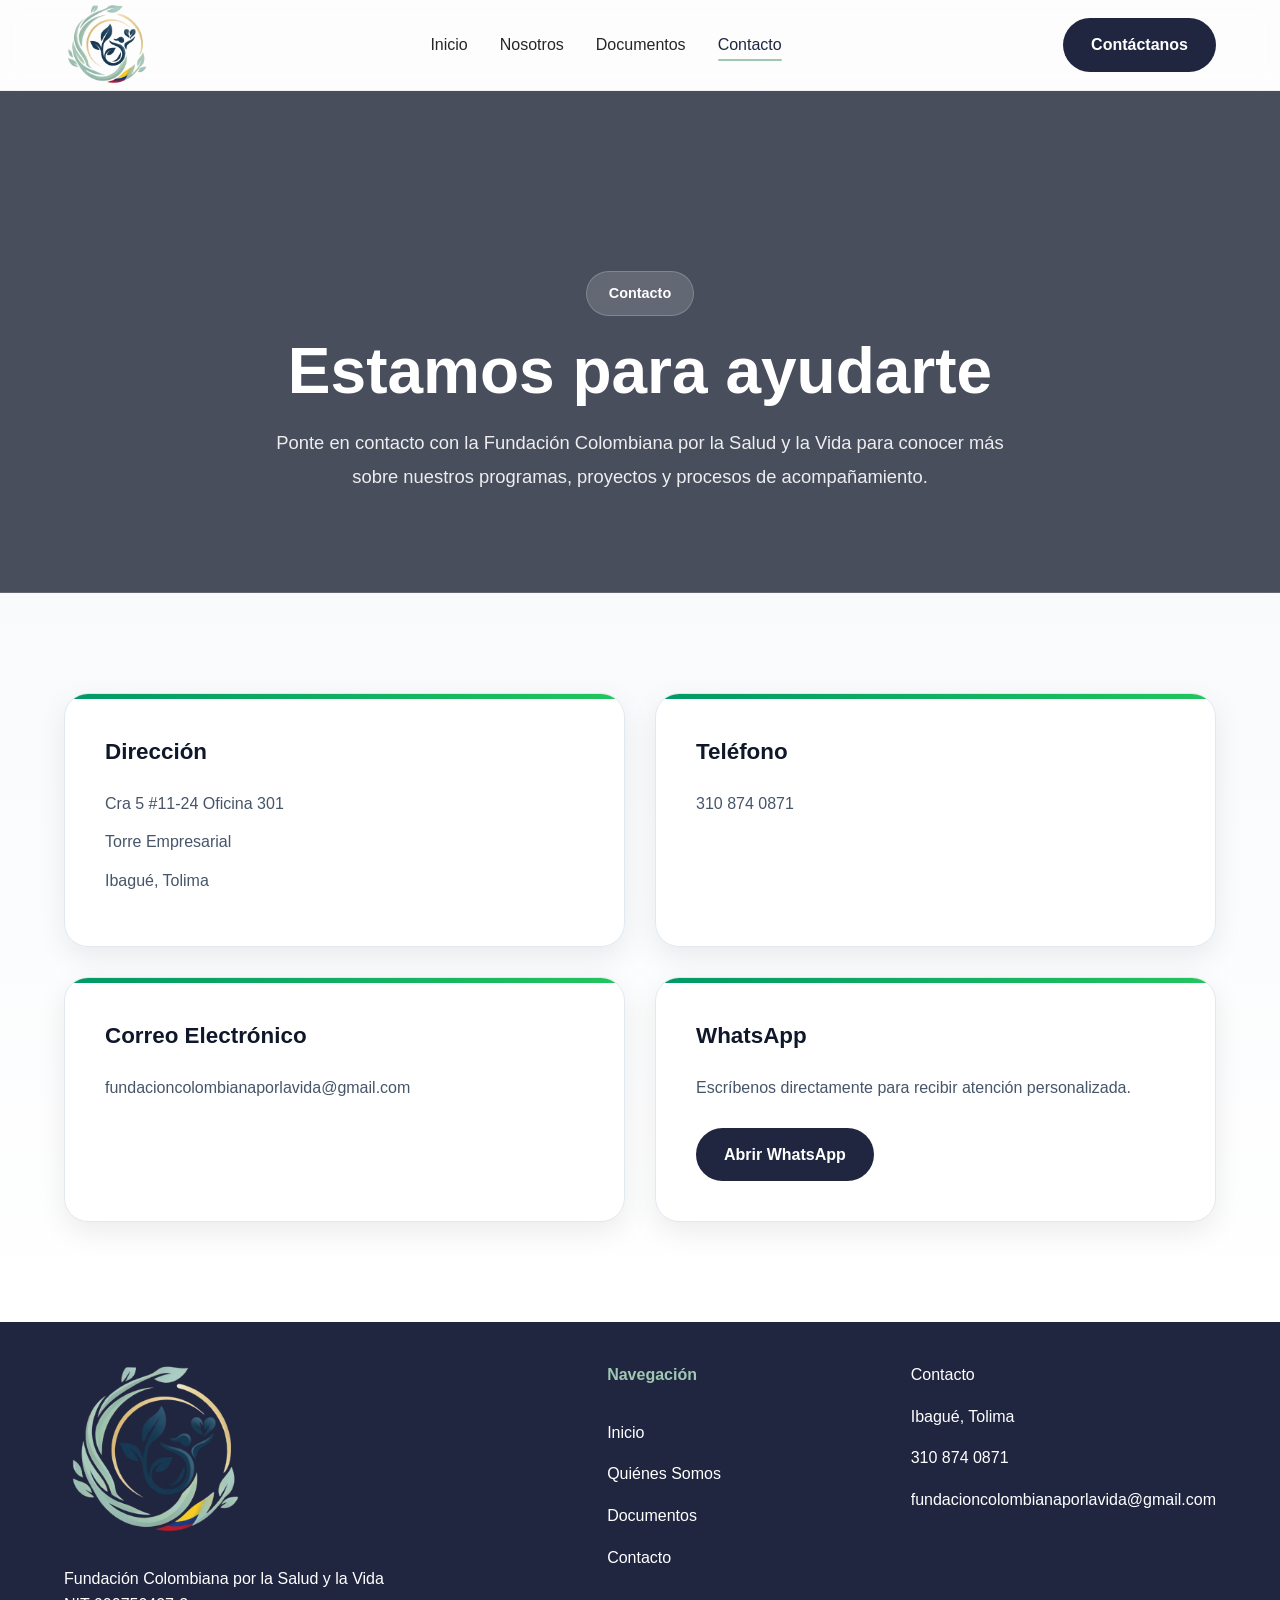
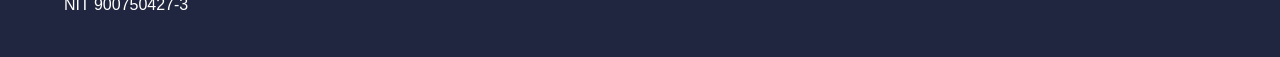
==== contacto.html @ c89b284a "page" ====
<!DOCTYPE html>
<html lang="es">

<head>

    <meta charset="UTF-8">
    <meta name="viewport" content="width=device-width, initial-scale=1.0">
    <link rel="icon" href="assets/img/favicon.png" type="image/png">
    <title>Contacto | Fundación Colombiana por la Salud y la Vida</title>
    <link rel="stylesheet"
    <link rel="stylesheet" href="https://cdn.jsdelivr.net/npm/bootstrap-icons@1.11.3/font/bootstrap-icons.min.css">

    <!-- GOOGLE FONTS -->

    <link rel="preconnect" href="https://fonts.googleapis.com">
    <link rel="preconnect" href="https://fonts.gstatic.com" crossorigin>

    <link href="https://fonts.googleapis.com/css2?family=Inter:wght@300;400;500;600;700&display=swap" rel="stylesheet">

    <!-- CSS -->

    <link rel="stylesheet" href="assets/css/contacto.css">
    <link rel="stylesheet" href="assets/css/styles.css">

</head>

<body>

    <!-- HEADER -->

    <header class="header">

        <div class="container">

            <nav class="navbar">

                <a href="inicio.html" class="logo">
                    <img src="assets/img/logo.png" alt="Fundación Colombiana por la Salud y la Vida">
                </a>

                <ul class="nav-menu">

                    <li>
                        <a href="inicio.html" class="nav-link">
                            Inicio
                        </a>
                    </li>

                    <li>
                        <a href="nosotros.html" class="nav-link">
                            Nosotros
                        </a>
                    </li>

                    <li>
                        <a href="documentos.html" class="nav-link">
                            Documentos
                        </a>
                    </li>

                    <li>
                        <a href="contacto.html" class="nav-link active">
                            Contacto
                        </a>
                    </li>

                </ul>

                <a href="contacto.html" class="btn btn-primary">
                    Contáctanos
                </a>

                <div class="menu-toggle">
                    ☰
                </div>

            </nav>

        </div>

    </header>

    <!-- MAIN -->

    <main>

        <!-- HERO -->

        <section class="page-hero">

            <div class="container">

                <span class="hero-badge">
                    Contacto
                </span>

                <h1 class="page-title">
                    Estamos para ayudarte
                </h1>

                <p class="page-description">
                    Ponte en contacto con la Fundación Colombiana por la Salud y la Vida para conocer más sobre nuestros programas, proyectos y procesos de acompañamiento.
                </p>

            </div>

        </section>

        <!-- CONTACTO -->

        <section class="contact-section">

            <div class="container">

                <div class="contact-grid">

                    <!-- DIRECCIÓN -->

                    <article class="contact-card">

                        <h3>
                            Dirección
                        </h3>

                        <p>
                            Cra 5 #11-24 Oficina 301
                        </p>

                        <p>
                            Torre Empresarial
                        </p>

                        <p>
                            Ibagué, Tolima
                        </p>

                    </article>

                    <!-- TELÉFONO -->

                    <article class="contact-card">

                        <h3>
                            Teléfono
                        </h3>

                        <p>
                            310 874 0871
                        </p>

                    </article>

                    <!-- CORREO -->

                    <article class="contact-card">

                        <h3>
                            Correo Electrónico
                        </h3>

                        <p>
                            fundacioncolombianaporlavida@gmail.com
                        </p>

                    </article>

                    <!-- WHATSAPP -->

                    <article class="contact-card">

                        <h3>
                            WhatsApp
                        </h3>

                        <p>
                            Escríbenos directamente para recibir atención personalizada.
                        </p>

                        <a href="https://wa.me/573108740871" target="_blank" class="btn btn-primary">
                            Abrir WhatsApp
                        </a>

                    </article>

                </div>

            </div>

        </section>

    </main>

    <!-- FOOTER -->

    <footer class="footer">

        <div class="container">

            <div class="footer-content">

                <div class="footer-info">

                    <img src="assets/img/logo.png" alt="Logo Fundación">

                    <p>
                        Fundación Colombiana por la Salud y la Vida
                    </p>

                    <span>
                        NIT 900750427-3
                    </span>

                </div>

                <div class="footer-links">

                    <h4>
                        Navegación
                    </h4>

                    <a href="inicio.html">Inicio</a>
                    <a href="nosotros.html">Quiénes Somos</a>
                    <a href="documentos.html">Documentos</a>
                    <a href="contacto.html">Contacto</a>

                </div>

                <div class="footer-contact">

                    
                        Contacto
                    </h4>

                    <p>
                        Ibagué, Tolima
                    </p>

                    <p>
                        310 874 0871
                    </p>

                    <p>
                        fundacioncolombianaporlavida@gmail.com
                    </p>

                </div>

            </div>

        </div>

    </footer>

    <!-- JS -->

    <script src="assets/js/menu.js"></script>

</body>

</html>
---- assets/css/contacto.css ----
/* ===================================
   CONTACTO - FUNDACIÓN
=================================== */

:root {
    --primary: #009966;
    --primary-dark: #007a52;
    --secondary: #0f172a;
    --text: #475569;
    --white: #ffffff;
    --light: #f8fafc;
    --border: #e2e8f0;
    --shadow: 0 10px 30px rgba(0,0,0,0.08);
}

/* HERO */

.page-hero {
    padding: 180px 0 100px;
    text-align: center;
    background:
        linear-gradient(rgba(15, 23, 42, 0.75),
        rgba(15, 23, 42, 0.75)),
        url("../img/contacto-bg.jpg");
    background-size: cover;
    background-position: center;
    color: var(--white);
}

.hero-badge {
    display: inline-block;
    padding: 10px 22px;
    border-radius: 50px;
    background: rgba(255,255,255,0.15);
    border: 1px solid rgba(255,255,255,0.2);
    color: var(--white);
    font-size: 0.9rem;
    font-weight: 600;
    margin-bottom: 20px;
    backdrop-filter: blur(10px);
}

.page-title {
    font-size: clamp(2.5rem, 5vw, 4.5rem);
    font-weight: 800;
    line-height: 1.1;
    margin-bottom: 20px;
}

.page-description {
    max-width: 750px;
    margin: 0 auto;
    font-size: 1.15rem;
    line-height: 1.8;
    opacity: 0.9;
}

/* SECCIÓN CONTACTO */

.contact-section {
    padding: 100px 0;
    background: linear-gradient(
        180deg,
        #f8fafc 0%,
        #ffffff 100%
    );
}

.contact-grid {
    display: grid;
    grid-template-columns: repeat(2, 1fr);
    gap: 30px;
}

/* TARJETAS */

.contact-card {
    background: var(--white);
    padding: 40px;
    border-radius: 24px;
    border: 1px solid var(--border);
    box-shadow: var(--shadow);
    transition: 0.4s ease;
    position: relative;
    overflow: hidden;
}

.contact-card::before {
    content: "";
    position: absolute;
    top: 0;
    left: 0;
    width: 100%;
    height: 5px;
    background: linear-gradient(
        90deg,
        var(--primary),
        #22c55e
    );
}

.contact-card:hover {
    transform: translateY(-8px);
    box-shadow: 0 20px 40px rgba(0,0,0,0.12);
}

.contact-card h3 {
    font-size: 1.4rem;
    color: var(--secondary);
    margin-bottom: 20px;
    font-weight: 700;
}

.contact-card p {
    color: var(--text);
    line-height: 1.8;
    margin-bottom: 10px;
    font-size: 1rem;
}

/* BOTÓN */

.contact-card .btn {
    margin-top: 15px;
}

.btn-primary {
    display: inline-flex;
    align-items: center;
    justify-content: center;
    gap: 10px;
    padding: 14px 28px;
    border-radius: 12px;
    text-decoration: none;
    background: var(--primary);
    color: var(--white);
    font-weight: 600;
    transition: 0.3s ease;
}

.btn-primary:hover {
    background: var(--primary-dark);
    transform: translateY(-3px);
}

/* ANIMACIÓN */

.contact-card {
    animation: fadeUp 0.8s ease forwards;
}

.contact-card:nth-child(2) {
    animation-delay: .1s;
}

.contact-card:nth-child(3) {
    animation-delay: .2s;
}

.contact-card:nth-child(4) {
    animation-delay: .3s;
}

@keyframes fadeUp {
    from {
        opacity: 0;
        transform: translateY(40px);
    }

    to {
        opacity: 1;
        transform: translateY(0);
    }
}

/* RESPONSIVE */

@media (max-width: 992px) {

    .page-hero {
        padding: 150px 0 80px;
    }

    .contact-grid {
        grid-template-columns: 1fr;
    }

    .contact-card {
        padding: 35px;
    }

}

@media (max-width: 768px) {

    .page-title {
        font-size: 2.3rem;
    }

    .page-description {
        font-size: 1rem;
    }

    .contact-section {
        padding: 70px 0;
    }

    .contact-card {
        padding: 30px;
        border-radius: 20px;
    }

}

@media (max-width: 480px) {

    .page-hero {
        padding: 130px 0 70px;
    }

    .contact-card {
        padding: 25px;
    }

    .contact-card h3 {
        font-size: 1.2rem;
    }

}
---- assets/css/styles.css ----
@import url('https://fonts.googleapis.com/css2?family=Inter:wght@300;400;500;600;700&display=swap');

/* =========================
VARIABLES
========================= */

:root{
--primary-color:#212640;
--secondary-color:#347EBF;
--accent-color:#9FC8B2;

--blue-light:#A0E3F2;
--soft-blue:#C8EDFF;

--white:#FFFFFF;
--background:#F2F2F2;

--text-dark:#262626;
--text-light:#5F5F5F;

--container-width:1200px;

--radius-sm:10px;
--radius-md:18px;
--radius-lg:28px;
--radius-full:999px;

--transition:.3s ease;

--shadow-sm:0 4px 10px rgba(0,0,0,.05);
--shadow-md:0 10px 30px rgba(0,0,0,.08);
--shadow-lg:0 20px 50px rgba(0,0,0,.12);
}

/* =========================
RESET
========================= */

*{
margin:0;
padding:0;
box-sizing:border-box;
}

html{
scroll-behavior:smooth;
}

body{
font-family:'Open Sans',sans-serif;
background:var(--background);
color:var(--text-dark);
line-height:1.6;
overflow-x:hidden;
}

img{
width:100%;
display:block;
}

a{
text-decoration:none;
color:inherit;
}

ul{
list-style:none;
}

/* =========================
GLOBAL
========================= */

.container{
width:90%;
max-width:var(--container-width);
margin:auto;
}

section{
padding:100px 0;
}

.section-header{
margin-bottom:4rem;
}

.section-tag{
display:inline-block;
padding:.7rem 1.2rem;
background:rgba(52,126,191,.1);
color:var(--secondary-color);
border-radius:var(--radius-full);
font-size:.9rem;
font-weight:600;
margin-bottom:1rem;
}

.section-title{
font-size:3rem;
line-height:1.1;
color:var(--primary-color);
max-width:700px;
}

/* =========================
BUTTONS
========================= */

.btn{
display:inline-flex;
align-items:center;
justify-content:center;
padding:14px 28px;
border-radius:var(--radius-full);
font-weight:600;
transition:var(--transition);
}

.btn-primary{
background:var(--primary-color);
color:var(--white);
}

.btn-primary:hover{
background:#161B2F;
transform:translateY(-3px);
}

.btn-secondary{
background:var(--accent-color);
color:var(--primary-color);
}

.btn-secondary:hover{
transform:translateY(-3px);
}

/* =========================
HEADER
========================= */

.header{
width:100%;
position:sticky;
top:0;
z-index:1000;
background:rgba(255,255,255,.85);
backdrop-filter:blur(10px);
border-bottom:1px solid rgba(0,0,0,.05);
}

.navbar{
height:90px;
display:flex;
align-items:center;
justify-content:space-between;
}

.logo img{
width:85px;
}

.nav-menu{
display:flex;
align-items:center;
gap:2rem;
}

.nav-link{
position:relative;
font-weight:500;
transition:var(--transition);
}

.nav-link:hover{
color:var(--secondary-color);
}

.nav-link.active{
color:var(--primary-color);
}

.nav-link.active::after{
content:'';
position:absolute;
left:0;
bottom:-8px;
width:100%;
height:2px;
background:var(--accent-color);
border-radius:10px;
}

.menu-toggle{
display:none;
font-size:2rem;
cursor:pointer;
}

/* =========================
FOOTER
========================= */

.footer{
background:var(--primary-color);
color:var(--white);
padding:40px 0 40px;
}

.footer-content{
display:grid;
grid-template-columns:2fr 1fr 1fr;
gap:4rem;
}

.footer-info img{
width:180px;
margin-bottom:1.5rem;
}

.footer-links,
.footer-contact{
display:flex;
flex-direction:column;
gap:1rem;
}

.footer h4{
margin-bottom:1rem;
color:var(--accent-color);
}

/* =========================
RESPONSIVE
========================= */

@media(max-width:992px){

.footer-content{
grid-template-columns:1fr;
}

.nav-menu,
.navbar .btn{
display:none;
}

.menu-toggle{
display:block;
}

.section-title{
font-size:2.3rem;
}

}

@media(max-width:768px){

section{
padding:80px 0;
}

.section-title{
font-size:2rem;
}

}

@media(max-width:992px){

    .nav-menu{
        display:none;

        position:absolute;

        top:90px;
        left:0;

        width:100%;

        background:white;

        flex-direction:column;

        padding:2rem;

        gap:1.5rem;

        box-shadow:0 10px 30px rgba(0,0,0,.1);
    }

    .nav-menu.active{
        display:flex;
    }

}
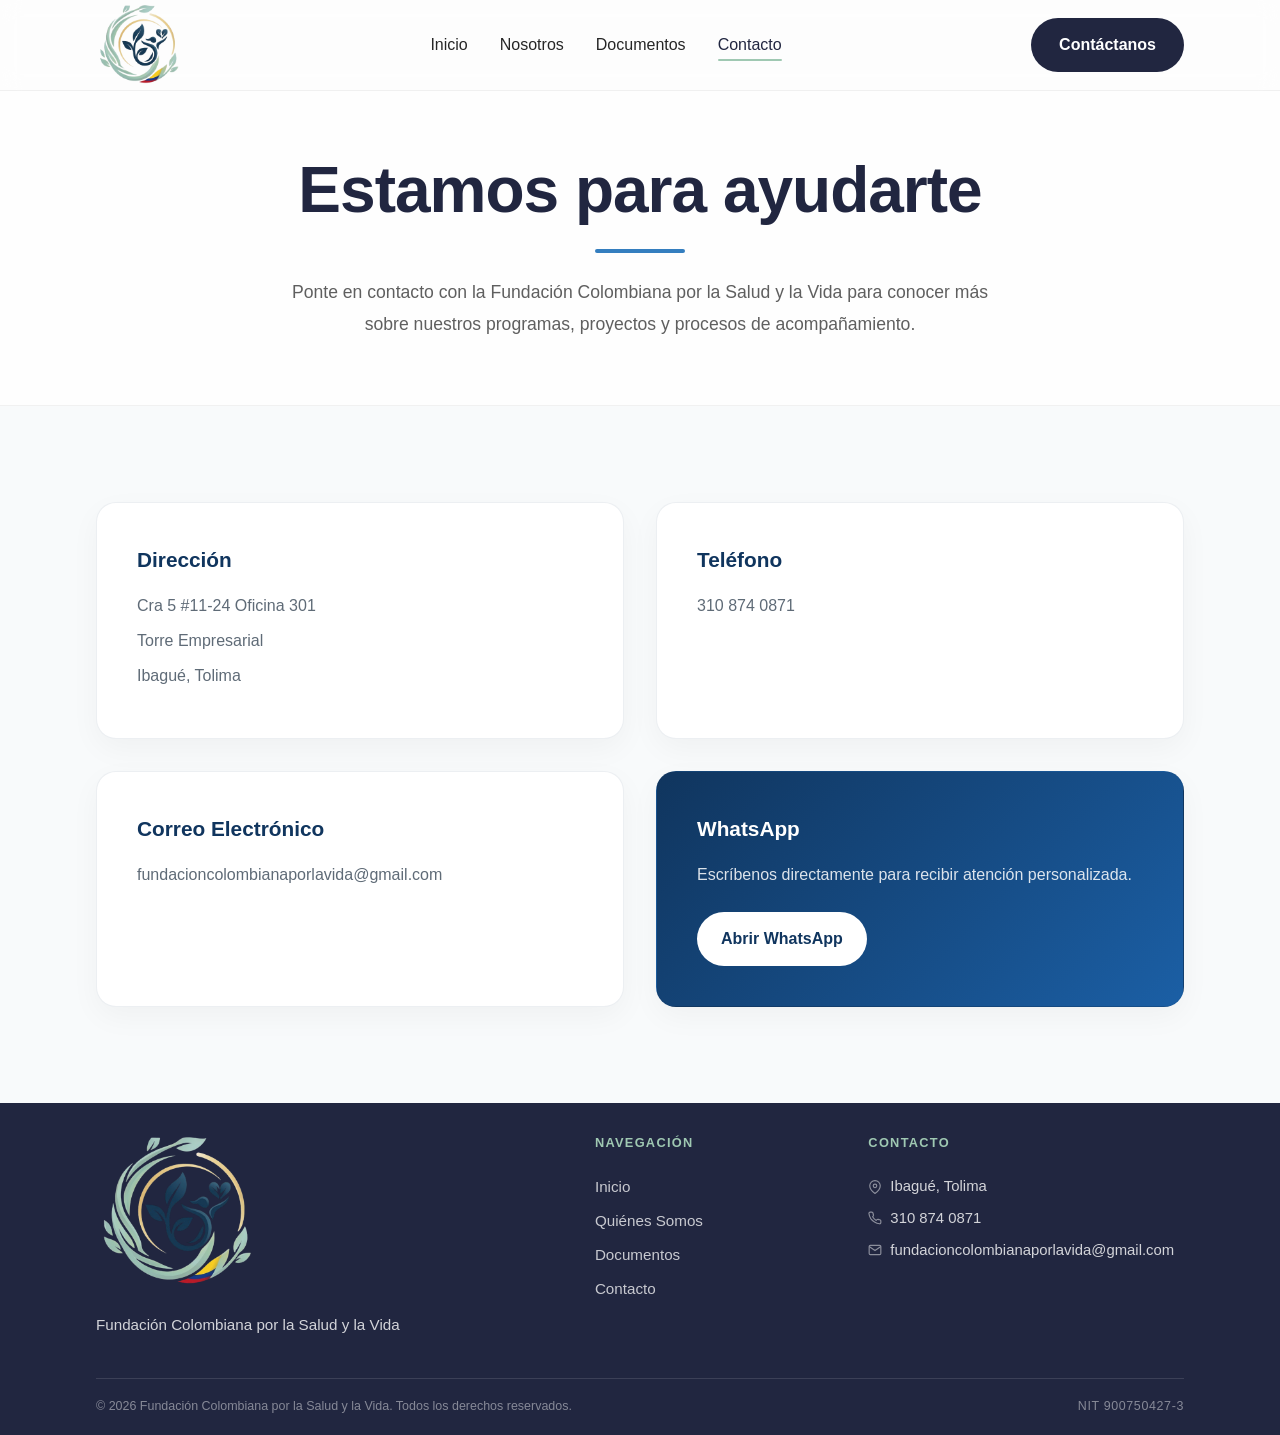
==== commit 10ff90b0: "Mejora diseño página nosotros" ====
--- a/contacto.html
+++ b/contacto.html
@@ -1,260 +1,152 @@
 <!DOCTYPE html>
 <html lang="es">
-
 <head>
-
     <meta charset="UTF-8">
     <meta name="viewport" content="width=device-width, initial-scale=1.0">
     <link rel="icon" href="assets/img/favicon.png" type="image/png">
     <title>Contacto | Fundación Colombiana por la Salud y la Vida</title>
-    <link rel="stylesheet"
     <link rel="stylesheet" href="https://cdn.jsdelivr.net/npm/bootstrap-icons@1.11.3/font/bootstrap-icons.min.css">
-
-    <!-- GOOGLE FONTS -->
-
     <link rel="preconnect" href="https://fonts.googleapis.com">
     <link rel="preconnect" href="https://fonts.gstatic.com" crossorigin>
-
     <link href="https://fonts.googleapis.com/css2?family=Inter:wght@300;400;500;600;700&display=swap" rel="stylesheet">
-
-    <!-- CSS -->
-
     <link rel="stylesheet" href="assets/css/contacto.css">
     <link rel="stylesheet" href="assets/css/styles.css">
-
 </head>
-
 <body>
-
-    <!-- HEADER -->
-
     <header class="header">
-
         <div class="container">
-
             <nav class="navbar">
-
-                <a href="inicio.html" class="logo">
+                <a href="index.html" class="logo">
                     <img src="assets/img/logo.png" alt="Fundación Colombiana por la Salud y la Vida">
                 </a>
-
                 <ul class="nav-menu">
-
                     <li>
-                        <a href="inicio.html" class="nav-link">
+                        <a href="index.html" class="nav-link">
                             Inicio
                         </a>
                     </li>
-
                     <li>
                         <a href="nosotros.html" class="nav-link">
                             Nosotros
                         </a>
                     </li>
-
                     <li>
                         <a href="documentos.html" class="nav-link">
                             Documentos
                         </a>
                     </li>
-
                     <li>
                         <a href="contacto.html" class="nav-link active">
                             Contacto
                         </a>
                     </li>
-
                 </ul>
-
                 <a href="contacto.html" class="btn btn-primary">
                     Contáctanos
                 </a>
-
                 <div class="menu-toggle">
                     ☰
                 </div>
-
             </nav>
-
         </div>
-
     </header>
-
-    <!-- MAIN -->
-
     <main>
-
-        <!-- HERO -->
-
         <section class="page-hero">
-
             <div class="container">
-
-                <span class="hero-badge">
-                    Contacto
-                </span>
-
                 <h1 class="page-title">
                     Estamos para ayudarte
                 </h1>
-
                 <p class="page-description">
                     Ponte en contacto con la Fundación Colombiana por la Salud y la Vida para conocer más sobre nuestros programas, proyectos y procesos de acompañamiento.
                 </p>
-
             </div>
-
         </section>
-
-        <!-- CONTACTO -->
-
         <section class="contact-section">
-
             <div class="container">
-
                 <div class="contact-grid">
-
-                    <!-- DIRECCIÓN -->
-
                     <article class="contact-card">
-
                         <h3>
                             Dirección
                         </h3>
-
                         <p>
                             Cra 5 #11-24 Oficina 301
                         </p>
-
                         <p>
                             Torre Empresarial
                         </p>
-
                         <p>
                             Ibagué, Tolima
                         </p>
-
                     </article>
-
-                    <!-- TELÉFONO -->
-
                     <article class="contact-card">
-
                         <h3>
                             Teléfono
                         </h3>
-
                         <p>
                             310 874 0871
                         </p>
-
                     </article>
-
-                    <!-- CORREO -->
-
                     <article class="contact-card">
-
                         <h3>
                             Correo Electrónico
                         </h3>
-
                         <p>
                             fundacioncolombianaporlavida@gmail.com
                         </p>
-
                     </article>
-
-                    <!-- WHATSAPP -->
-
                     <article class="contact-card">
-
                         <h3>
                             WhatsApp
                         </h3>
-
                         <p>
                             Escríbenos directamente para recibir atención personalizada.
                         </p>
-
                         <a href="https://wa.me/573108740871" target="_blank" class="btn btn-primary">
                             Abrir WhatsApp
                         </a>
-
                     </article>
-
                 </div>
-
             </div>
-
         </section>
-
     </main>
-
-    <!-- FOOTER -->
-
     <footer class="footer">
-
         <div class="container">
-
             <div class="footer-content">
-
                 <div class="footer-info">
-
                     <img src="assets/img/logo.png" alt="Logo Fundación">
-
-                    <p>
-                        Fundación Colombiana por la Salud y la Vida
-                    </p>
-
-                    <span>
-                        NIT 900750427-3
-                    </span>
-
+                    <p>Fundación Colombiana por la Salud y la Vida</p>
                 </div>
-
                 <div class="footer-links">
-
-                    <h4>
-                        Navegación
-                    </h4>
-
-                    <a href="inicio.html">Inicio</a>
+                    <h4>Navegación</h4>
+                    <a href="index.html">Inicio</a>
                     <a href="nosotros.html">Quiénes Somos</a>
                     <a href="documentos.html">Documentos</a>
                     <a href="contacto.html">Contacto</a>
-
                 </div>
-
                 <div class="footer-contact">
-
-                    
-                        Contacto
-                    </h4>
-
+                    <h4>Contacto</h4>
                     <p>
+                        <svg width="14" height="14" fill="none" stroke="currentColor" stroke-width="2" viewBox="0 0 24 24"><path d="M21 10c0 7-9 13-9 13s-9-6-9-13a9 9 0 0 1 18 0z"/><circle cx="12" cy="10" r="3"/></svg>
                         Ibagué, Tolima
                     </p>
-
                     <p>
+                        <svg width="14" height="14" fill="none" stroke="currentColor" stroke-width="2" viewBox="0 0 24 24"><path d="M22 16.92v3a2 2 0 0 1-2.18 2 19.79 19.79 0 0 1-8.63-3.07A19.5 19.5 0 0 1 4.69 13a19.79 19.79 0 0 1-3.07-8.67A2 2 0 0 1 3.6 2h3a2 2 0 0 1 2 1.72c.127.96.361 1.903.7 2.81a2 2 0 0 1-.45 2.11L7.91 9.91a16 16 0 0 0 6.18 6.18l1.27-1.27a2 2 0 0 1 2.11-.45c.907.339 1.85.573 2.81.7A2 2 0 0 1 22 16.92z"/></svg>
                         310 874 0871
                     </p>
-
                     <p>
+                        <svg width="14" height="14" fill="none" stroke="currentColor" stroke-width="2" viewBox="0 0 24 24"><path d="M4 4h16c1.1 0 2 .9 2 2v12c0 1.1-.9 2-2 2H4c-1.1 0-2-.9-2-2V6c0-1.1.9-2 2-2z"/><polyline points="22,6 12,13 2,6"/></svg>
                         fundacioncolombianaporlavida@gmail.com
                     </p>
-
                 </div>
-
             </div>
 
-        </div>
-
+                <!-- BARRA DE COPYRIGHT -->
+                <div class="footer-bottom">
+                    <p>&copy; 2026 Fundación Colombiana por la Salud y la Vida. Todos los derechos reservados.</p>
+                    <p class="footer-bottom-nit">NIT 900750427-3</p>
+                </div>
+            </div>
     </footer>
-
-    <!-- JS -->
-
     <script src="assets/js/menu.js"></script>
-
 </body>
-
 </html>
--- a/assets/css/contacto.css
+++ b/assets/css/contacto.css
@@ -1,229 +1,344 @@
-/* ===================================
-   CONTACTO - FUNDACIÓN
-=================================== */
-
-:root {
-    --primary: #009966;
-    --primary-dark: #007a52;
-    --secondary: #0f172a;
-    --text: #475569;
-    --white: #ffffff;
-    --light: #f8fafc;
-    --border: #e2e8f0;
-    --shadow: 0 10px 30px rgba(0,0,0,0.08);
-}
-
-/* HERO */
-
-.page-hero {
-    padding: 180px 0 100px;
-    text-align: center;
+/* ==========================================
+   HERO
+========================================== */
+
+.page-hero{
+
+    position: relative;
+
+    padding: 4rem 0;;
+
     background:
-        linear-gradient(rgba(15, 23, 42, 0.75),
-        rgba(15, 23, 42, 0.75)),
-        url("../img/contacto-bg.jpg");
+        linear-gradient(
+            rgba(255,255,255,.92),
+            rgba(255,255,255,.92)
+        ),
+        url("../img/hero1.jpg");
+
     background-size: cover;
     background-position: center;
-    color: var(--white);
-}
-
-.hero-badge {
-    display: inline-block;
-    padding: 10px 22px;
+
+    border-bottom: 1px solid rgba(0,0,0,.05);
+}
+
+.page-hero .container{
+
+    max-width: 900px;
+
+    text-align: center;
+}
+
+/* Badge */
+
+.hero-badge{
+
+    display: inline-flex;
+
+    align-items: center;
+
+    padding: .7rem 1.3rem;
+
+    border-radius: 999px;
+
+    background: rgba(52,126,191,.08);
+
+    color: var(--secondary-color);
+
+    font-size: .9rem;
+
+    font-weight: 600;
+
+    margin-bottom: 1.5rem;
+}
+
+/* Título */
+
+.page-title{
+
+    font-size: clamp(3rem,5vw,4.8rem);
+
+    font-weight: 700;
+
+    line-height: 1.1;
+
+    color: var(--primary-color);
+
+    margin-bottom: 1.5rem;
+
+    letter-spacing: -1px;
+}
+
+/* Descripción */
+
+.page-description{
+
+    max-width: 700px;
+
+    margin: auto;
+
+    font-size: 1.1rem;
+
+    line-height: 1.8;
+
+    color: var(--text-light);
+}
+
+/* Línea elegante */
+
+.page-title::after{
+
+    content: "";
+
+    display: block;
+
+    width: 90px;
+
+    height: 4px;
+
+    background: var(--secondary-color);
+
+    border-radius: 20px;
+
+    margin: 1.5rem auto 0;
+}
+
+/* Responsive */
+
+@media(max-width:768px){
+
+    .page-hero{
+        padding: 5rem 0;
+    }
+
+    .page-title{
+        font-size: 2.4rem;
+    }
+
+    .page-description{
+        font-size: 1rem;
+    }
+}
+
+    /* ==========================================
+    SECCIÓN DOCUMENTOS
+    ========================================== */
+
+    .documents {
+        padding: 7rem 0 8rem;
+        background: var(--white);
+    }
+
+    .container {
+        max-width: 1200px;
+        margin: 0 auto;
+        padding: 0 2rem;
+    }
+
+    /* Encabezado de sección */
+    .section-header {
+        margin-bottom: 3.5rem;
+        display: flex;
+        align-items: flex-end;
+        gap: 2rem;
+        justify-content: space-between;
+    }
+
+    .section-tag {
+        display: inline-block;
+        font-size: .72rem;
+        font-weight: 500;
+        letter-spacing: .12em;
+        text-transform: uppercase;
+        color: var(--accent);
+        padding-bottom: .4rem;
+        border-bottom: 1px solid var(--accent);
+    }
+
+    .section-title {
+        font-family: var(--font-display);
+        font-size: clamp(2rem, 3.5vw, 3rem);
+        font-weight: 600;
+        color: var(--primary);
+        line-height: 1.1;
+        letter-spacing: -.02em;
+        margin: .5rem 0 0;
+    }
+
+    .section-count {
+        font-size: .85rem;
+        color: var(--text-muted);
+        white-space: nowrap;
+        padding-bottom: .4rem;
+    }
+
+    /* ==========================================
+    GRID DE DOCUMENTOS
+    ========================================== */
+
+    .documents-grid {
+        display: grid;
+        grid-template-columns: repeat(3, 1fr);
+        gap: 1.25rem;
+    }
+
+/* ==========================================
+   CONTACTO
+========================================== */
+
+.contact-section{
+
+    padding: 6rem 0;
+
+    background: #f8fafb;
+}
+
+.contact-grid{
+
+    display: grid;
+
+    grid-template-columns: repeat(2,1fr);
+
+    gap: 2rem;
+}
+
+.contact-card{
+
+    background: #ffffff;
+
+    padding: 2.5rem;
+
+    border-radius: 20px;
+
+    border: 1px solid rgba(16,53,94,.08);
+
+    transition: .3s ease;
+
+    box-shadow: 0 10px 30px rgba(0,0,0,.04);
+}
+
+.contact-card:hover{
+
+    transform: translateY(-6px);
+
+    box-shadow: 0 20px 40px rgba(16,53,94,.10);
+}
+
+.contact-card h3{
+
+    color: #10355E;
+
+    font-size: 1.3rem;
+
+    font-weight: 700;
+
+    margin-bottom: 1rem;
+}
+
+.contact-card p{
+
+    color: #5f6b77;
+
+    line-height: 1.8;
+
+    margin-bottom: .4rem;
+}
+
+.contact-card .btn{
+
+    margin-top: 1rem;
+}
+
+/* ==========================================
+   BOTÓN WHATSAPP
+========================================== */
+
+.contact-card .btn-primary{
+
+    background: #10355E;
+
+    border: none;
+
+    padding: .9rem 1.5rem;
+
     border-radius: 50px;
-    background: rgba(255,255,255,0.15);
-    border: 1px solid rgba(255,255,255,0.2);
-    color: var(--white);
-    font-size: 0.9rem;
+
+    color: white;
+
+    text-decoration: none;
+
     font-weight: 600;
-    margin-bottom: 20px;
-    backdrop-filter: blur(10px);
-}
-
-.page-title {
-    font-size: clamp(2.5rem, 5vw, 4.5rem);
-    font-weight: 800;
-    line-height: 1.1;
-    margin-bottom: 20px;
-}
-
-.page-description {
-    max-width: 750px;
-    margin: 0 auto;
-    font-size: 1.15rem;
-    line-height: 1.8;
-    opacity: 0.9;
-}
-
-/* SECCIÓN CONTACTO */
-
-.contact-section {
-    padding: 100px 0;
+
+    transition: .3s ease;
+}
+
+.contact-card .btn-primary:hover{
+
+    background: #0d2b4b;
+
+    transform: translateY(-2px);
+}
+
+/* ==========================================
+   DESTACAR WHATSAPP
+========================================== */
+
+.contact-card:last-child{
+
     background: linear-gradient(
-        180deg,
-        #f8fafc 0%,
-        #ffffff 100%
+        135deg,
+        #10355E,
+        #1b5fa5
     );
-}
-
-.contact-grid {
-    display: grid;
-    grid-template-columns: repeat(2, 1fr);
-    gap: 30px;
-}
-
-/* TARJETAS */
-
-.contact-card {
-    background: var(--white);
-    padding: 40px;
-    border-radius: 24px;
-    border: 1px solid var(--border);
-    box-shadow: var(--shadow);
-    transition: 0.4s ease;
-    position: relative;
-    overflow: hidden;
-}
-
-.contact-card::before {
-    content: "";
-    position: absolute;
-    top: 0;
-    left: 0;
-    width: 100%;
-    height: 5px;
-    background: linear-gradient(
-        90deg,
-        var(--primary),
-        #22c55e
-    );
-}
-
-.contact-card:hover {
-    transform: translateY(-8px);
-    box-shadow: 0 20px 40px rgba(0,0,0,0.12);
-}
-
-.contact-card h3 {
-    font-size: 1.4rem;
-    color: var(--secondary);
-    margin-bottom: 20px;
-    font-weight: 700;
-}
-
-.contact-card p {
-    color: var(--text);
-    line-height: 1.8;
-    margin-bottom: 10px;
-    font-size: 1rem;
-}
-
-/* BOTÓN */
-
-.contact-card .btn {
-    margin-top: 15px;
-}
-
-.btn-primary {
-    display: inline-flex;
-    align-items: center;
-    justify-content: center;
-    gap: 10px;
-    padding: 14px 28px;
-    border-radius: 12px;
-    text-decoration: none;
-    background: var(--primary);
-    color: var(--white);
-    font-weight: 600;
-    transition: 0.3s ease;
-}
-
-.btn-primary:hover {
-    background: var(--primary-dark);
-    transform: translateY(-3px);
-}
-
-/* ANIMACIÓN */
-
-.contact-card {
-    animation: fadeUp 0.8s ease forwards;
-}
-
-.contact-card:nth-child(2) {
-    animation-delay: .1s;
-}
-
-.contact-card:nth-child(3) {
-    animation-delay: .2s;
-}
-
-.contact-card:nth-child(4) {
-    animation-delay: .3s;
-}
-
-@keyframes fadeUp {
-    from {
-        opacity: 0;
-        transform: translateY(40px);
-    }
-
-    to {
-        opacity: 1;
-        transform: translateY(0);
-    }
-}
-
-/* RESPONSIVE */
-
-@media (max-width: 992px) {
-
-    .page-hero {
-        padding: 150px 0 80px;
-    }
-
-    .contact-grid {
+
+    color: white;
+}
+
+.contact-card:last-child h3{
+
+    color: white;
+}
+
+.contact-card:last-child p{
+
+    color: rgba(255,255,255,.85);
+}
+
+.contact-card:last-child .btn-primary{
+
+    background: white;
+
+    color: #10355E;
+}
+
+/* ==========================================
+   RESPONSIVE
+========================================== */
+
+@media(max-width:768px){
+
+    .page-hero{
+
+        padding: 4rem 0;
+    }
+
+    .page-title{
+
+        font-size: 2.4rem;
+    }
+
+    .page-description{
+
+        font-size: 1rem;
+    }
+
+    .contact-grid{
+
         grid-template-columns: 1fr;
     }
 
-    .contact-card {
-        padding: 35px;
-    }
-
-}
-
-@media (max-width: 768px) {
-
-    .page-title {
-        font-size: 2.3rem;
-    }
-
-    .page-description {
-        font-size: 1rem;
-    }
-
-    .contact-section {
-        padding: 70px 0;
-    }
-
-    .contact-card {
-        padding: 30px;
-        border-radius: 20px;
-    }
-
-}
-
-@media (max-width: 480px) {
-
-    .page-hero {
-        padding: 130px 0 70px;
-    }
-
-    .contact-card {
-        padding: 25px;
-    }
-
-    .contact-card h3 {
-        font-size: 1.2rem;
+    .contact-card{
+
+        padding: 2rem;
     }
 
 }
--- a/assets/css/styles.css
+++ b/assets/css/styles.css
@@ -1,4 +1,5 @@
 @import url('https://fonts.googleapis.com/css2?family=Inter:wght@300;400;500;600;700&display=swap');
+
 
 /* =========================
 VARIABLES
@@ -47,7 +48,7 @@
 }
 
 body{
-font-family:'Open Sans',sans-serif;
+font-family:'Rubik',sans-serif;
 background:var(--background);
 color:var(--text-dark);
 line-height:1.6;
@@ -202,34 +203,144 @@
 /* =========================
 FOOTER
 ========================= */
-
-.footer{
-background:var(--primary-color);
-color:var(--white);
-padding:40px 0 40px;
-}
-
-.footer-content{
-display:grid;
-grid-template-columns:2fr 1fr 1fr;
-gap:4rem;
-}
-
-.footer-info img{
-width:180px;
-margin-bottom:1.5rem;
-}
-
+.footer {
+    background: var(--primary-color);
+    color: var(--white);
+    padding: 30px 0 0;
+}
+
+.footer-content {
+    display: grid;
+    grid-template-columns: 2fr 1fr 1.4fr;
+    gap: 3rem;
+    padding-bottom: 32px;
+    border-bottom: 1px solid rgba(255, 255, 255, 0.12);
+}
+
+/* Columna info */
+.footer-info img {
+    width: 160px;
+    margin-bottom: 1.25rem;
+}
+
+.footer-info p {
+    font-size: 0.95rem;
+    line-height: 1.6;
+    opacity: 0.8;
+    margin-bottom: 0.5rem;
+}
+
+.footer-nit {
+    font-size: 0.78rem;
+    opacity: 0.5;
+    letter-spacing: 0.04em;
+    display: block;
+    margin-bottom: 1.25rem;
+}
+
+/* Íconos sociales */
+.footer-social {
+    display: flex;
+    gap: 0.75rem;
+    margin-top: 0.25rem;
+}
+
+.footer-social a {
+    display: flex;
+    align-items: center;
+    justify-content: center;
+    width: 36px;
+    height: 36px;
+    border-radius: 8px;
+    border: 1px solid rgba(255, 255, 255, 0.2);
+    color: var(--white);
+    opacity: 0.7;
+    transition: opacity 0.2s, border-color 0.2s, background 0.2s;
+    text-decoration: none;
+}
+
+.footer-social a:hover {
+    opacity: 1;
+    border-color: var(--accent-color);
+    background: rgba(255, 255, 255, 0.06);
+}
+
+/* Navegación y contacto */
 .footer-links,
-.footer-contact{
-display:flex;
-flex-direction:column;
-gap:1rem;
-}
-
-.footer h4{
-margin-bottom:1rem;
-color:var(--accent-color);
+.footer-contact {
+    display: flex;
+    flex-direction: column;
+    gap: 0.6rem;
+}
+
+.footer h4 {
+    margin-bottom: 0.75rem;
+    color: var(--accent-color);
+    font-size: 0.8rem;
+    font-weight: 700;
+    text-transform: uppercase;
+    letter-spacing: 0.1em;
+}
+
+.footer-links a {
+    color: var(--white);
+    text-decoration: none;
+    font-size: 0.95rem;
+    opacity: 0.75;
+    transition: opacity 0.2s, padding-left 0.2s;
+}
+
+.footer-links a:hover {
+    opacity: 1;
+    padding-left: 4px;
+}
+
+.footer-contact p {
+    display: flex;
+    align-items: center;
+    gap: 0.5rem;
+    font-size: 0.93rem;
+    opacity: 0.8;
+    line-height: 1.5;
+    word-break: break-word;
+}
+
+.footer-contact svg {
+    flex-shrink: 0;
+    opacity: 0.6;
+}
+
+/* Barra de copyright */
+.footer-bottom {
+    display: flex;
+    justify-content: space-between;
+    align-items: center;
+    padding: 18px 0;
+    flex-wrap: wrap;
+    gap: 0.5rem;
+}
+
+.footer-bottom p {
+    font-size: 0.78rem;
+    opacity: 0.45;
+    margin: 0;
+}
+
+.footer-bottom-nit {
+    letter-spacing: 0.05em;
+}
+
+/* Responsive */
+@media (max-width: 768px) {
+    .footer-content {
+        grid-template-columns: 1fr;
+        gap: 2.5rem;
+    }
+
+    .footer-bottom {
+        flex-direction: column;
+        text-align: center;
+    }
 }
 
 /* =========================
